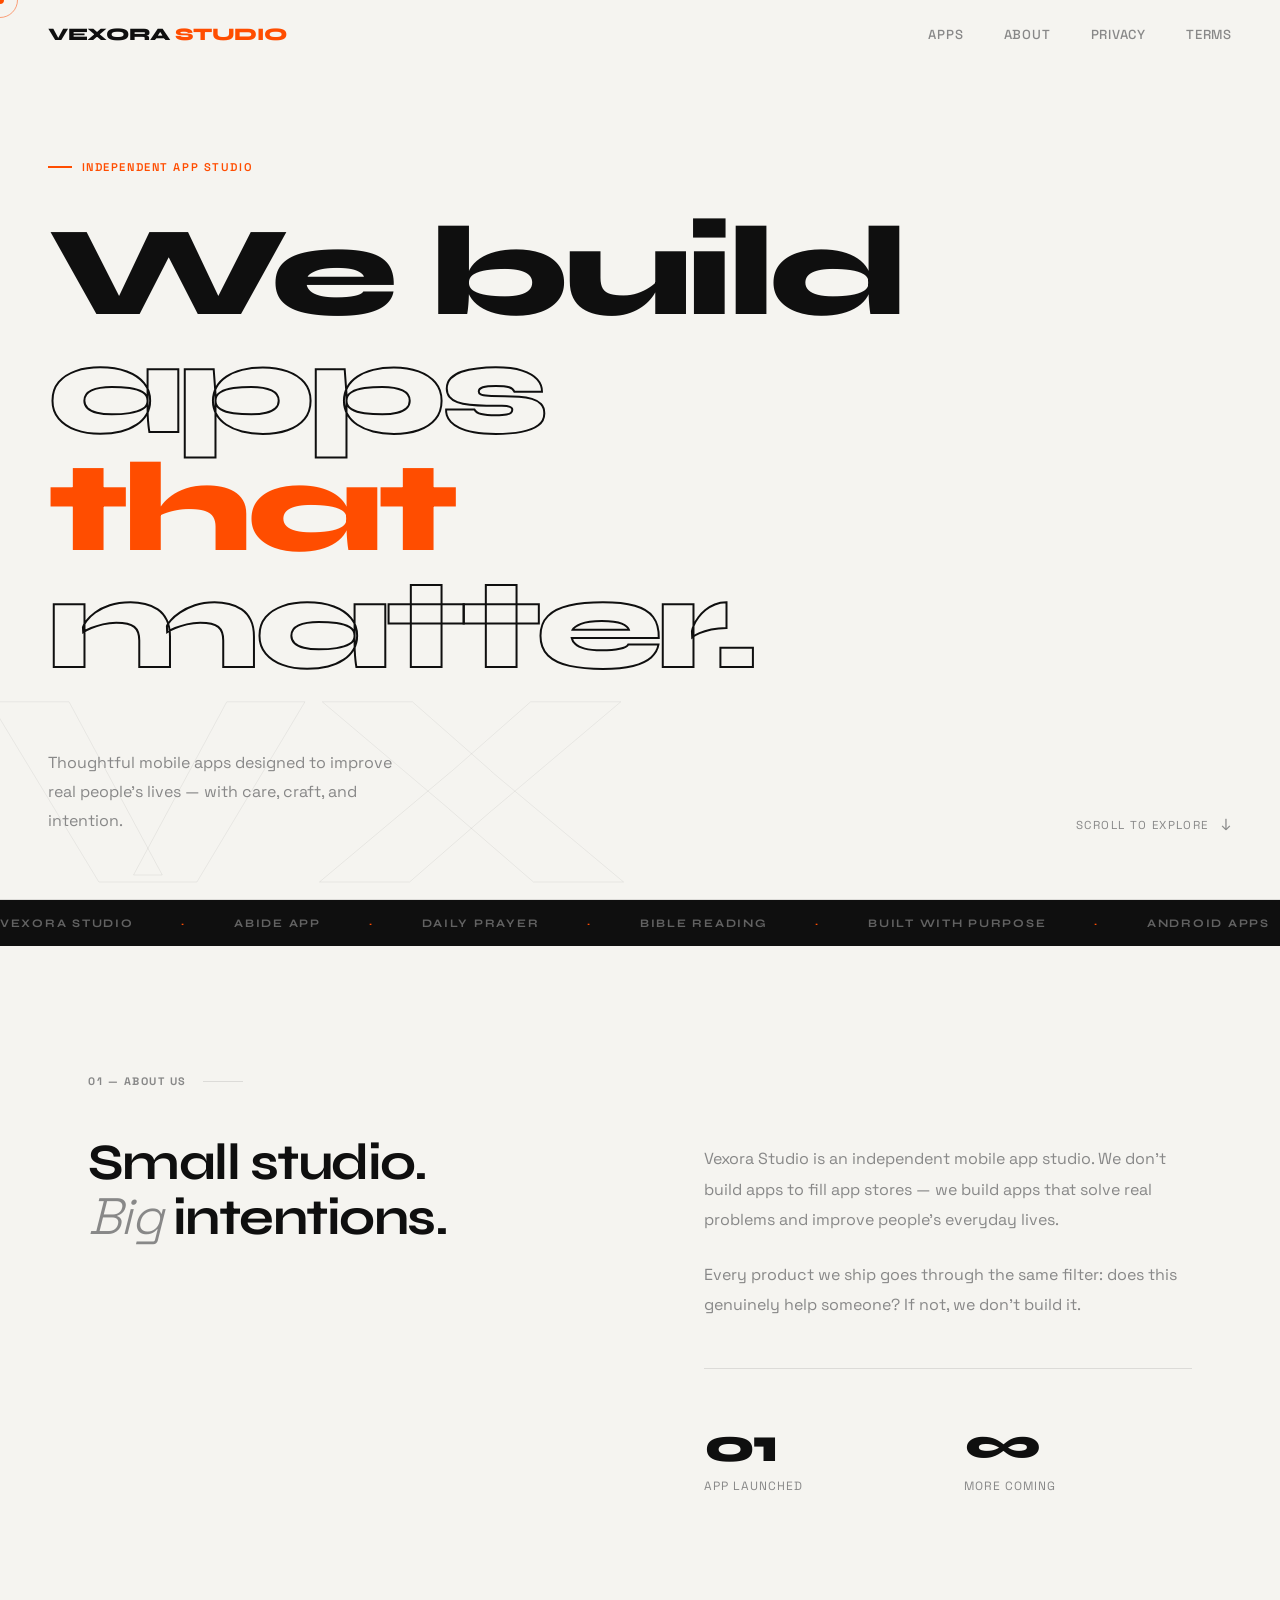
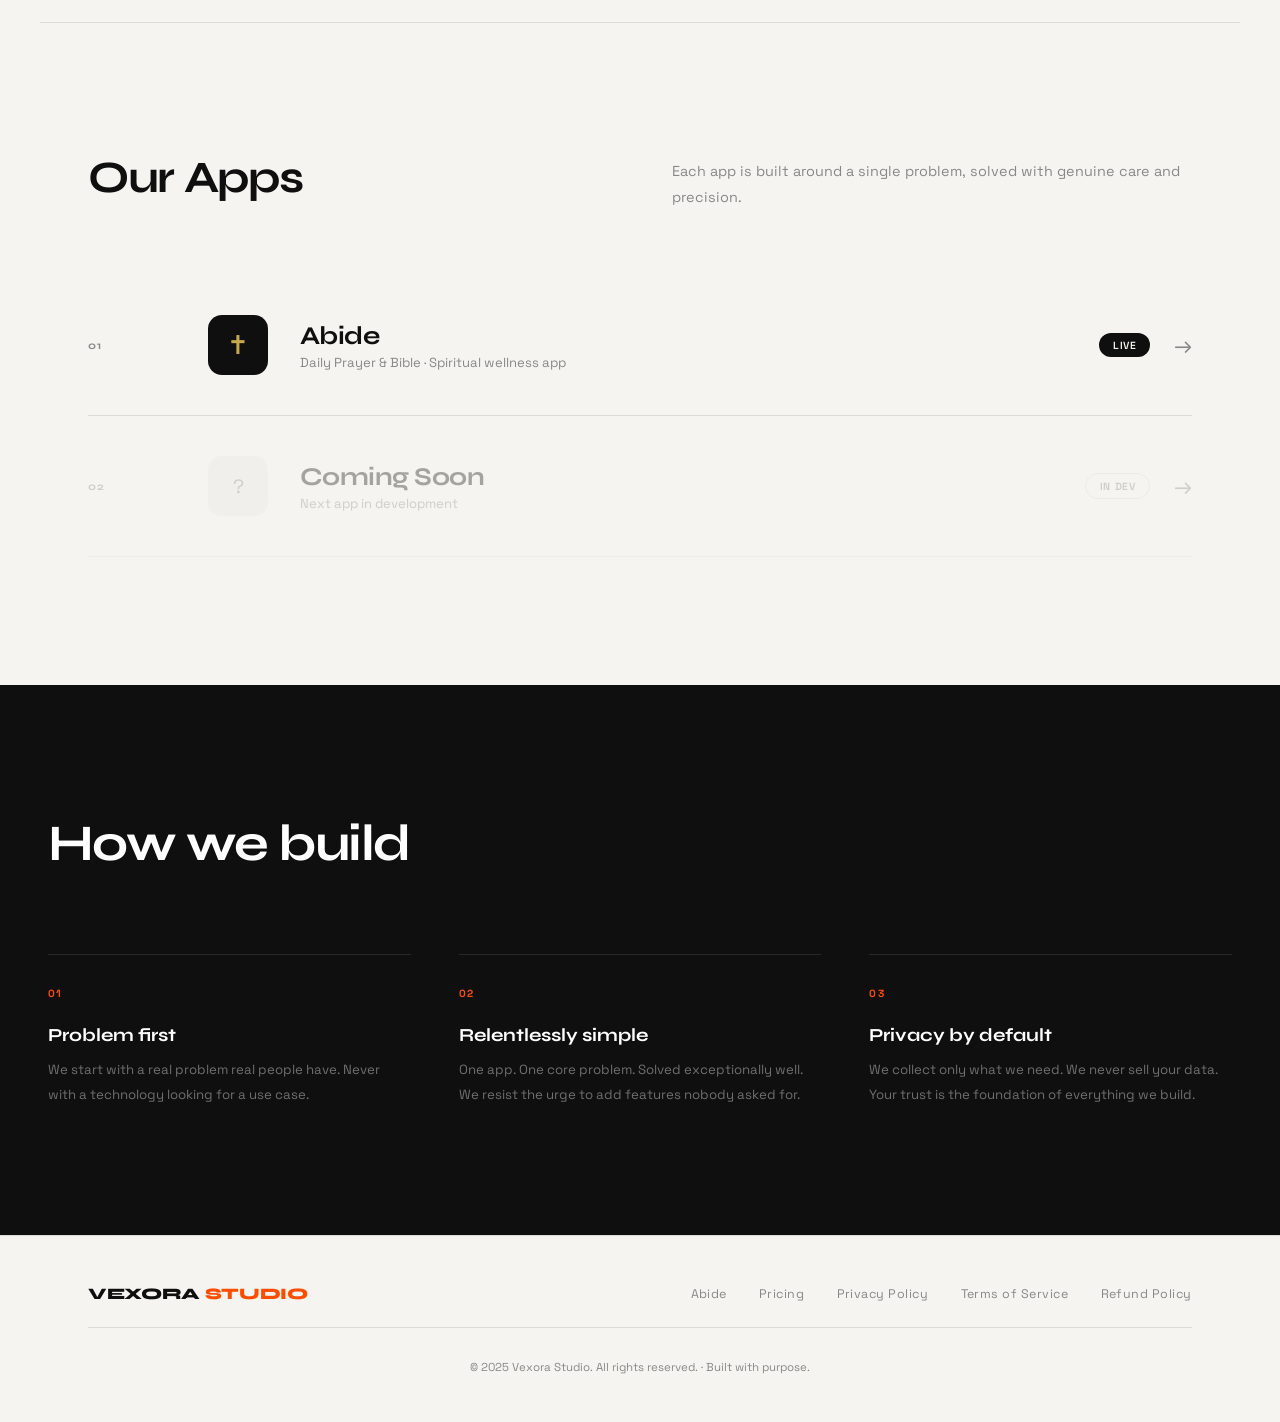
==== index.html @ 13c7b83e "Add files via upload" ====
<!DOCTYPE html>
<html lang="en">
<head>
<meta charset="UTF-8">
<meta name="viewport" content="width=device-width, initial-scale=1.0">
<title>Vexora Studio — Apps That Matter</title>
<meta name="description" content="Vexora Studio builds thoughtful mobile apps. Currently featuring Abide — Daily Prayer & Bible app.">
<link href="https://fonts.googleapis.com/css2?family=Space+Grotesk:wght@300;400;500;600;700&family=Syne:wght@400;600;700;800&display=swap" rel="stylesheet">
<style>
* { margin: 0; padding: 0; box-sizing: border-box; }
:root {
  --bg: #f5f4f0;
  --ink: #0f0f0f;
  --muted: #888;
  --accent: #ff4d00;
  --border: rgba(0,0,0,0.1);
}
html { scroll-behavior: smooth; }
body { background: var(--bg); color: var(--ink); font-family: 'Space Grotesk', sans-serif; overflow-x: hidden; cursor: none; }

.cursor { width: 8px; height: 8px; background: var(--accent); border-radius: 50%; position: fixed; pointer-events: none; z-index: 9999; transform: translate(-50%,-50%); transition: transform 0.15s; }
.cursor-ring { width: 36px; height: 36px; border: 1.5px solid var(--accent); border-radius: 50%; position: fixed; pointer-events: none; z-index: 9998; transform: translate(-50%,-50%); opacity: 0.5; transition: width 0.2s, height 0.2s; }

nav { position: fixed; top: 0; left: 0; right: 0; z-index: 100; padding: 1.5rem 3rem; display: flex; justify-content: space-between; align-items: center; }
.logo { font-family: 'Syne', sans-serif; font-size: 1.1rem; font-weight: 800; letter-spacing: -0.02em; color: var(--ink); text-decoration: none; text-transform: uppercase; }
.logo em { color: var(--accent); font-style: normal; }
.nav-links { display: flex; gap: 2.5rem; }
.nav-links a { color: var(--muted); text-decoration: none; font-size: 0.82rem; font-weight: 500; letter-spacing: 0.06em; text-transform: uppercase; transition: color 0.2s; }
.nav-links a:hover { color: var(--ink); }

/* HERO */
.hero { min-height: 100vh; padding: 10rem 3rem 4rem; display: flex; flex-direction: column; justify-content: space-between; position: relative; overflow: hidden; border-bottom: 1px solid var(--border); }
.hero-bg-text { position: absolute; bottom: -2rem; left: -1rem; font-family: 'Syne', sans-serif; font-size: clamp(10rem, 22vw, 20rem); font-weight: 800; color: transparent; -webkit-text-stroke: 1px rgba(0,0,0,0.06); line-height: 1; pointer-events: none; user-select: none; white-space: nowrap; }
.hero-tag { font-size: 0.7rem; font-weight: 600; letter-spacing: 0.14em; text-transform: uppercase; color: var(--accent); display: flex; align-items: center; gap: 0.6rem; margin-bottom: 2.5rem; }
.hero-tag::before { content:''; width:24px; height:1.5px; background:var(--accent); }
.hero h1 { font-family: 'Syne', sans-serif; font-size: clamp(4rem, 10vw, 9rem); font-weight: 800; line-height: 0.92; letter-spacing: -0.04em; max-width: 900px; }
.hero h1 .stroke { -webkit-text-stroke: 2px var(--ink); color: transparent; }
.hero h1 .red { color: var(--accent); }
.hero-footer { display: flex; justify-content: space-between; align-items: flex-end; padding-top: 4rem; position: relative; z-index: 1; }
.hero-desc { font-size: 1rem; color: var(--muted); line-height: 1.8; max-width: 360px; }
.hero-scroll { font-size: 0.72rem; letter-spacing: 0.12em; text-transform: uppercase; color: var(--muted); display: flex; align-items: center; gap: 0.75rem; }
.hero-scroll::after { content: '↓'; font-size: 1rem; animation: bounce 1.5s ease infinite; }
@keyframes bounce { 0%,100%{transform:translateY(0)} 50%{transform:translateY(4px)} }

/* MARQUEE */
.marquee-wrap { background: var(--ink); padding: 1rem 0; overflow: hidden; }
.marquee { display: flex; gap: 3rem; animation: marquee 25s linear infinite; white-space: nowrap; }
.marquee span { font-family: 'Syne', sans-serif; font-size: 0.72rem; font-weight: 700; letter-spacing: 0.15em; text-transform: uppercase; color: rgba(255,255,255,0.35); }
.marquee .dot { color: var(--accent); }
@keyframes marquee { to { transform: translateX(-50%); } }

/* ABOUT */
.section { padding: 8rem 3rem; max-width: 1200px; margin: 0 auto; }
.sec-label { font-size: 0.68rem; font-weight: 700; letter-spacing: 0.14em; text-transform: uppercase; color: var(--muted); margin-bottom: 3rem; display: flex; align-items: center; gap: 1rem; }
.sec-label::after { content: ''; flex: 1; max-width: 40px; height: 1px; background: var(--border); }
.about-grid { display: grid; grid-template-columns: 1fr 1fr; gap: 8rem; align-items: start; }
.about-left h2 { font-family: 'Syne', sans-serif; font-size: clamp(2.5rem, 4vw, 3.8rem); font-weight: 700; line-height: 1.05; letter-spacing: -0.03em; }
.about-left h2 em { color: var(--muted); font-style: italic; font-family: 'Space Grotesk', sans-serif; font-weight: 300; }
.about-right { padding-top: 0.5rem; }
.about-right p { font-size: 1rem; color: var(--muted); line-height: 1.9; margin-bottom: 1.5rem; }
.stats { display: grid; grid-template-columns: 1fr 1fr; gap: 2rem; margin-top: 3rem; padding-top: 3rem; border-top: 1px solid var(--border); }
.stat-n { font-family: 'Syne', sans-serif; font-size: 3rem; font-weight: 800; letter-spacing: -0.04em; }
.stat-l { font-size: 0.75rem; color: var(--muted); text-transform: uppercase; letter-spacing: 0.08em; margin-top: 0.25rem; }

/* APPS */
.apps-section { border-top: 1px solid var(--border); padding: 8rem 3rem; max-width: 1200px; margin: 0 auto; }
.apps-top { display: grid; grid-template-columns: 1fr 1fr; gap: 4rem; margin-bottom: 4rem; }
.apps-top h2 { font-family: 'Syne', sans-serif; font-size: clamp(2rem, 3.5vw, 3rem); font-weight: 700; letter-spacing: -0.03em; }
.apps-top p { font-size: 0.9rem; color: var(--muted); line-height: 1.8; padding-top: 0.5rem; }

.app-card { display: grid; grid-template-columns: 80px 1fr auto; gap: 2.5rem; align-items: center; padding: 2.5rem 0; border-bottom: 1px solid var(--border); text-decoration: none; color: inherit; transition: padding-left 0.3s ease; }
.app-card:hover { padding-left: 1.5rem; }
.app-card:hover .arr { transform: translateX(8px); color: var(--accent); }
.app-num { font-family: 'Syne', sans-serif; font-size: 0.68rem; font-weight: 700; color: var(--muted); letter-spacing: 0.1em; }
.app-body { display: flex; align-items: center; gap: 2rem; }
.app-ico { width: 60px; height: 60px; border-radius: 14px; display: flex; align-items: center; justify-content: center; font-size: 1.5rem; flex-shrink: 0; }
.app-txt h3 { font-family: 'Syne', sans-serif; font-size: 1.6rem; font-weight: 700; letter-spacing: -0.02em; margin-bottom: 0.2rem; }
.app-txt p { font-size: 0.82rem; color: var(--muted); }
.app-right { display: flex; align-items: center; gap: 1.5rem; }
.pill { font-size: 0.65rem; font-weight: 600; padding: 0.35rem 0.85rem; border-radius: 99px; letter-spacing: 0.06em; text-transform: uppercase; }
.pill-live { background: var(--ink); color: var(--bg); }
.pill-soon { border: 1px solid var(--border); color: var(--muted); }
.arr { font-size: 1.4rem; color: var(--muted); transition: all 0.3s; }

/* VALUES */
.values { background: var(--ink); padding: 8rem 3rem; }
.values-inner { max-width: 1200px; margin: 0 auto; }
.values h2 { font-family: 'Syne', sans-serif; font-size: clamp(2rem, 4vw, 3.2rem); font-weight: 700; color: white; letter-spacing: -0.03em; margin-bottom: 5rem; }
.val-grid { display: grid; grid-template-columns: repeat(3,1fr); gap: 3rem; }
.val { border-top: 1px solid rgba(255,255,255,0.1); padding-top: 2rem; }
.val-n { font-size: 0.65rem; font-weight: 700; color: var(--accent); letter-spacing: 0.14em; text-transform: uppercase; margin-bottom: 1.5rem; }
.val-t { font-family: 'Syne', sans-serif; font-size: 1.15rem; font-weight: 700; color: white; margin-bottom: 0.75rem; }
.val-d { font-size: 0.83rem; color: rgba(255,255,255,0.4); line-height: 1.85; }

/* FOOTER */
.footer-wrap { border-top: 1px solid var(--border); }
footer { padding: 3rem; max-width: 1200px; margin: 0 auto; display: flex; justify-content: space-between; align-items: center; flex-wrap: wrap; gap: 1.5rem; }
.f-logo { font-family: 'Syne', sans-serif; font-size: 1rem; font-weight: 800; text-transform: uppercase; letter-spacing: -0.02em; }
.f-logo em { color: var(--accent); font-style: normal; }
.f-links { display: flex; gap: 2rem; flex-wrap: wrap; }
.f-links a { color: var(--muted); font-size: 0.78rem; text-decoration: none; transition: color 0.2s; letter-spacing: 0.04em; }
.f-links a:hover { color: var(--ink); }
.f-copy { color: var(--muted); font-size: 0.72rem; width: 100%; text-align: center; padding-top: 2rem; border-top: 1px solid var(--border); }

/* REVEAL */
.reveal { opacity: 0; transform: translateY(28px); transition: opacity 0.65s ease, transform 0.65s ease; }
.reveal.vis { opacity: 1; transform: none; }
.reveal.d1 { transition-delay: 0.1s; }
.reveal.d2 { transition-delay: 0.2s; }
.reveal.d3 { transition-delay: 0.3s; }

@media(max-width:860px) {
  nav { padding: 1.25rem 1.5rem; }
  .nav-links { display: none; }
  .hero { padding: 7rem 1.5rem 3rem; }
  .hero-bg-text { font-size: 8rem; }
  .hero-footer { flex-direction: column; align-items: flex-start; gap: 2rem; }
  .section, .apps-section { padding: 5rem 1.5rem; }
  .about-grid { grid-template-columns: 1fr; gap: 3rem; }
  .apps-top { grid-template-columns: 1fr; gap: 1.5rem; }
  .app-card { grid-template-columns: 40px 1fr; }
  .app-right { display: none; }
  .val-grid { grid-template-columns: 1fr; }
  .values { padding: 5rem 1.5rem; }
  footer { padding: 2rem 1.5rem; }
}
</style>
</head>
<body>

<div class="cursor" id="cur"></div>
<div class="cursor-ring" id="ring"></div>

<nav>
  <a href="/" class="logo">Vexora <em>Studio</em></a>
  <div class="nav-links">
    <a href="#apps">Apps</a>
    <a href="#about">About</a>
    <a href="privacy.html">Privacy</a>
    <a href="terms.html">Terms</a>
  </div>
</nav>

<!-- HERO -->
<section class="hero">
  <div class="hero-bg-text">VX</div>
  <div>
    <div class="hero-tag">Independent App Studio</div>
    <h1>
      We build<br>
      <span class="stroke">apps</span> <span class="red">that</span><br>
      <span class="stroke">matter.</span>
    </h1>
  </div>
  <div class="hero-footer">
    <p class="hero-desc">Thoughtful mobile apps designed to improve real people's lives — with care, craft, and intention.</p>
    <div class="hero-scroll">Scroll to explore</div>
  </div>
</section>

<!-- MARQUEE -->
<div class="marquee-wrap">
  <div class="marquee">
    <span>Vexora Studio</span><span class="dot"> · </span>
    <span>Abide App</span><span class="dot"> · </span>
    <span>Daily Prayer</span><span class="dot"> · </span>
    <span>Bible Reading</span><span class="dot"> · </span>
    <span>Built with Purpose</span><span class="dot"> · </span>
    <span>Android Apps</span><span class="dot"> · </span>
    <span>Vexora Studio</span><span class="dot"> · </span>
    <span>Abide App</span><span class="dot"> · </span>
    <span>Daily Prayer</span><span class="dot"> · </span>
    <span>Bible Reading</span><span class="dot"> · </span>
    <span>Built with Purpose</span><span class="dot"> · </span>
    <span>Android Apps</span><span class="dot"> · </span>
    <span>Vexora Studio</span><span class="dot"> · </span>
    <span>Abide App</span><span class="dot"> · </span>
  </div>
</div>

<!-- ABOUT -->
<div class="section" id="about">
  <div class="sec-label">01 — About us</div>
  <div class="about-grid">
    <div class="about-left reveal">
      <h2>Small studio.<br><em>Big</em> intentions.</h2>
    </div>
    <div class="about-right reveal d1">
      <p>Vexora Studio is an independent mobile app studio. We don't build apps to fill app stores — we build apps that solve real problems and improve people's everyday lives.</p>
      <p>Every product we ship goes through the same filter: does this genuinely help someone? If not, we don't build it.</p>
      <div class="stats">
        <div><div class="stat-n">01</div><div class="stat-l">App launched</div></div>
        <div><div class="stat-n">∞</div><div class="stat-l">More coming</div></div>
      </div>
    </div>
  </div>
</div>

<!-- APPS -->
<div class="apps-section" id="apps">
  <div class="apps-top">
    <h2 class="reveal">Our Apps</h2>
    <p class="reveal d1">Each app is built around a single problem, solved with genuine care and precision.</p>
  </div>

  <a href="abide/index.html" class="app-card reveal">
    <div class="app-num">01</div>
    <div class="app-body">
      <div class="app-ico" style="background:#0f0f0f;color:#c8a84b;font-size:1.6rem;">✝</div>
      <div class="app-txt">
        <h3>Abide</h3>
        <p>Daily Prayer & Bible · Spiritual wellness app</p>
      </div>
    </div>
    <div class="app-right">
      <span class="pill pill-live">Live</span>
      <span class="arr">→</span>
    </div>
  </a>

  <div class="app-card reveal" style="pointer-events:none;opacity:0.35;">
    <div class="app-num">02</div>
    <div class="app-body">
      <div class="app-ico" style="background:#e8e8e4;color:#888;font-size:1.2rem;">?</div>
      <div class="app-txt">
        <h3>Coming Soon</h3>
        <p>Next app in development</p>
      </div>
    </div>
    <div class="app-right">
      <span class="pill pill-soon">In Dev</span>
      <span class="arr">→</span>
    </div>
  </div>
</div>

<!-- VALUES -->
<section class="values">
  <div class="values-inner">
    <h2 class="reveal">How we build</h2>
    <div class="val-grid">
      <div class="val reveal">
        <div class="val-n">01</div>
        <div class="val-t">Problem first</div>
        <div class="val-d">We start with a real problem real people have. Never with a technology looking for a use case.</div>
      </div>
      <div class="val reveal d1">
        <div class="val-n">02</div>
        <div class="val-t">Relentlessly simple</div>
        <div class="val-d">One app. One core problem. Solved exceptionally well. We resist the urge to add features nobody asked for.</div>
      </div>
      <div class="val reveal d2">
        <div class="val-n">03</div>
        <div class="val-t">Privacy by default</div>
        <div class="val-d">We collect only what we need. We never sell your data. Your trust is the foundation of everything we build.</div>
      </div>
    </div>
  </div>
</section>

<div class="footer-wrap">
  <footer>
    <div class="f-logo">Vexora <em>Studio</em></div>
    <div class="f-links">
      <a href="abide/index.html">Abide</a>
      <a href="abide/pricing/index.html">Pricing</a>
      <a href="privacy.html">Privacy Policy</a>
      <a href="terms.html">Terms of Service</a>
      <a href="refund.html">Refund Policy</a>
    </div>
    <div class="f-copy">© 2025 Vexora Studio. All rights reserved. · Built with purpose.</div>
  </footer>
</div>

<script>
// Cursor
const cur = document.getElementById('cur'), ring = document.getElementById('ring');
let mx=0,my=0,rx=0,ry=0;
document.addEventListener('mousemove', e => { mx=e.clientX; my=e.clientY; cur.style.left=mx+'px'; cur.style.top=my+'px'; });
(function anim(){ rx+=(mx-rx)*0.1; ry+=(my-ry)*0.1; ring.style.left=rx+'px'; ring.style.top=ry+'px'; requestAnimationFrame(anim); })();
document.querySelectorAll('a,button').forEach(el=>{
  el.addEventListener('mouseenter',()=>{ring.style.width='56px';ring.style.height='56px';});
  el.addEventListener('mouseleave',()=>{ring.style.width='36px';ring.style.height='36px';});
});

// Scroll reveal
const obs = new IntersectionObserver(entries=>{
  entries.forEach(e=>{ if(e.isIntersecting) e.target.classList.add('vis'); });
},{threshold:0.12});
document.querySelectorAll('.reveal').forEach(el=>obs.observe(el));
</script>
</body>
</html>
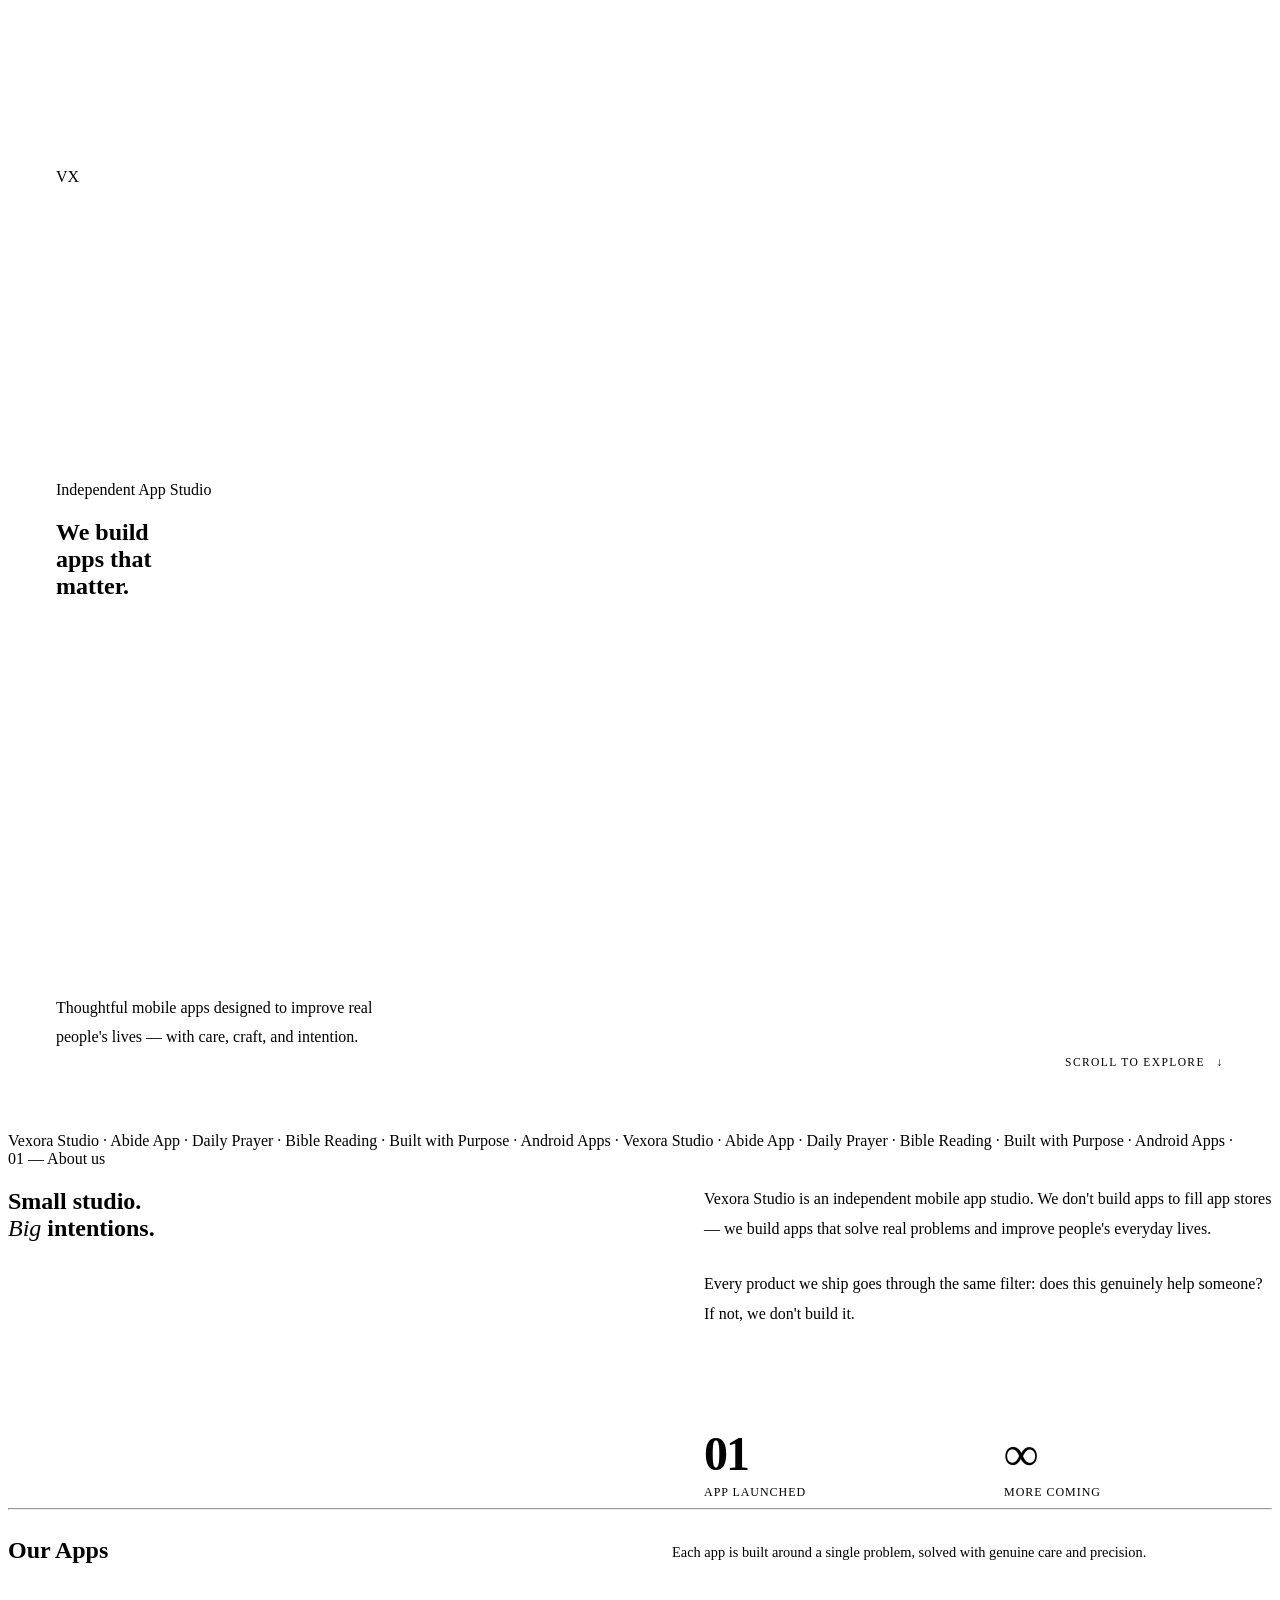
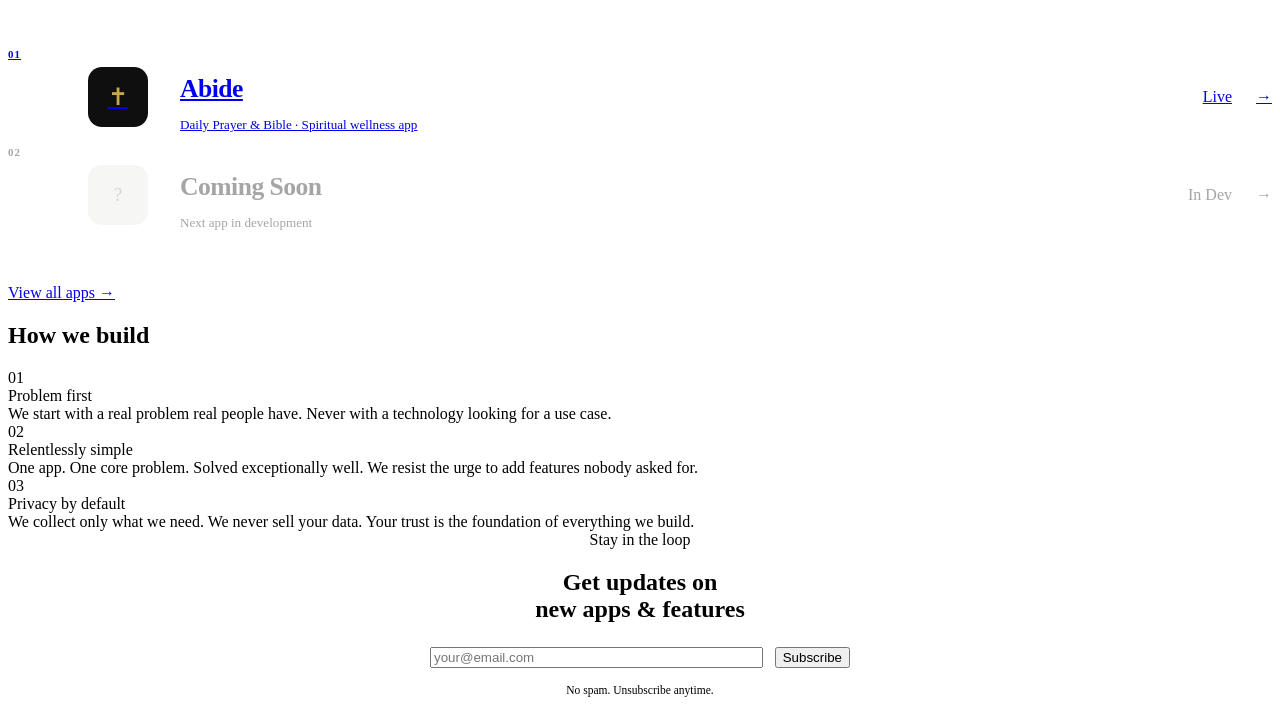
==== commit 2acf4050: "Add files via upload" ====
--- a/index.html
+++ b/index.html
@@ -4,163 +4,48 @@
 <meta charset="UTF-8">
 <meta name="viewport" content="width=device-width, initial-scale=1.0">
 <title>Vexora Studio — Apps That Matter</title>
-<meta name="description" content="Vexora Studio builds thoughtful mobile apps. Currently featuring Abide — Daily Prayer & Bible app.">
-<link href="https://fonts.googleapis.com/css2?family=Space+Grotesk:wght@300;400;500;600;700&family=Syne:wght@400;600;700;800&display=swap" rel="stylesheet">
+<meta name="description" content="Vexora Studio is an independent mobile app studio building thoughtful apps that improve real people's lives.">
+<meta property="og:title" content="Vexora Studio — Apps That Matter">
+<meta property="og:description" content="Independent app studio. Thoughtful apps built with purpose.">
+<meta property="og:type" content="website">
+<link rel="stylesheet" href="/css/theme.css">
 <style>
-* { margin: 0; padding: 0; box-sizing: border-box; }
-:root {
-  --bg: #f5f4f0;
-  --ink: #0f0f0f;
-  --muted: #888;
-  --accent: #ff4d00;
-  --border: rgba(0,0,0,0.1);
-}
-html { scroll-behavior: smooth; }
-body { background: var(--bg); color: var(--ink); font-family: 'Space Grotesk', sans-serif; overflow-x: hidden; cursor: none; }
-
-.cursor { width: 8px; height: 8px; background: var(--accent); border-radius: 50%; position: fixed; pointer-events: none; z-index: 9999; transform: translate(-50%,-50%); transition: transform 0.15s; }
-.cursor-ring { width: 36px; height: 36px; border: 1.5px solid var(--accent); border-radius: 50%; position: fixed; pointer-events: none; z-index: 9998; transform: translate(-50%,-50%); opacity: 0.5; transition: width 0.2s, height 0.2s; }
-
-nav { position: fixed; top: 0; left: 0; right: 0; z-index: 100; padding: 1.5rem 3rem; display: flex; justify-content: space-between; align-items: center; }
-.logo { font-family: 'Syne', sans-serif; font-size: 1.1rem; font-weight: 800; letter-spacing: -0.02em; color: var(--ink); text-decoration: none; text-transform: uppercase; }
-.logo em { color: var(--accent); font-style: normal; }
-.nav-links { display: flex; gap: 2.5rem; }
-.nav-links a { color: var(--muted); text-decoration: none; font-size: 0.82rem; font-weight: 500; letter-spacing: 0.06em; text-transform: uppercase; transition: color 0.2s; }
-.nav-links a:hover { color: var(--ink); }
-
-/* HERO */
-.hero { min-height: 100vh; padding: 10rem 3rem 4rem; display: flex; flex-direction: column; justify-content: space-between; position: relative; overflow: hidden; border-bottom: 1px solid var(--border); }
-.hero-bg-text { position: absolute; bottom: -2rem; left: -1rem; font-family: 'Syne', sans-serif; font-size: clamp(10rem, 22vw, 20rem); font-weight: 800; color: transparent; -webkit-text-stroke: 1px rgba(0,0,0,0.06); line-height: 1; pointer-events: none; user-select: none; white-space: nowrap; }
-.hero-tag { font-size: 0.7rem; font-weight: 600; letter-spacing: 0.14em; text-transform: uppercase; color: var(--accent); display: flex; align-items: center; gap: 0.6rem; margin-bottom: 2.5rem; }
-.hero-tag::before { content:''; width:24px; height:1.5px; background:var(--accent); }
-.hero h1 { font-family: 'Syne', sans-serif; font-size: clamp(4rem, 10vw, 9rem); font-weight: 800; line-height: 0.92; letter-spacing: -0.04em; max-width: 900px; }
-.hero h1 .stroke { -webkit-text-stroke: 2px var(--ink); color: transparent; }
-.hero h1 .red { color: var(--accent); }
-.hero-footer { display: flex; justify-content: space-between; align-items: flex-end; padding-top: 4rem; position: relative; z-index: 1; }
-.hero-desc { font-size: 1rem; color: var(--muted); line-height: 1.8; max-width: 360px; }
-.hero-scroll { font-size: 0.72rem; letter-spacing: 0.12em; text-transform: uppercase; color: var(--muted); display: flex; align-items: center; gap: 0.75rem; }
-.hero-scroll::after { content: '↓'; font-size: 1rem; animation: bounce 1.5s ease infinite; }
-@keyframes bounce { 0%,100%{transform:translateY(0)} 50%{transform:translateY(4px)} }
-
-/* MARQUEE */
-.marquee-wrap { background: var(--ink); padding: 1rem 0; overflow: hidden; }
-.marquee { display: flex; gap: 3rem; animation: marquee 25s linear infinite; white-space: nowrap; }
-.marquee span { font-family: 'Syne', sans-serif; font-size: 0.72rem; font-weight: 700; letter-spacing: 0.15em; text-transform: uppercase; color: rgba(255,255,255,0.35); }
-.marquee .dot { color: var(--accent); }
-@keyframes marquee { to { transform: translateX(-50%); } }
-
-/* ABOUT */
-.section { padding: 8rem 3rem; max-width: 1200px; margin: 0 auto; }
-.sec-label { font-size: 0.68rem; font-weight: 700; letter-spacing: 0.14em; text-transform: uppercase; color: var(--muted); margin-bottom: 3rem; display: flex; align-items: center; gap: 1rem; }
-.sec-label::after { content: ''; flex: 1; max-width: 40px; height: 1px; background: var(--border); }
-.about-grid { display: grid; grid-template-columns: 1fr 1fr; gap: 8rem; align-items: start; }
-.about-left h2 { font-family: 'Syne', sans-serif; font-size: clamp(2.5rem, 4vw, 3.8rem); font-weight: 700; line-height: 1.05; letter-spacing: -0.03em; }
-.about-left h2 em { color: var(--muted); font-style: italic; font-family: 'Space Grotesk', sans-serif; font-weight: 300; }
-.about-right { padding-top: 0.5rem; }
-.about-right p { font-size: 1rem; color: var(--muted); line-height: 1.9; margin-bottom: 1.5rem; }
-.stats { display: grid; grid-template-columns: 1fr 1fr; gap: 2rem; margin-top: 3rem; padding-top: 3rem; border-top: 1px solid var(--border); }
-.stat-n { font-family: 'Syne', sans-serif; font-size: 3rem; font-weight: 800; letter-spacing: -0.04em; }
-.stat-l { font-size: 0.75rem; color: var(--muted); text-transform: uppercase; letter-spacing: 0.08em; margin-top: 0.25rem; }
-
-/* APPS */
-.apps-section { border-top: 1px solid var(--border); padding: 8rem 3rem; max-width: 1200px; margin: 0 auto; }
-.apps-top { display: grid; grid-template-columns: 1fr 1fr; gap: 4rem; margin-bottom: 4rem; }
-.apps-top h2 { font-family: 'Syne', sans-serif; font-size: clamp(2rem, 3.5vw, 3rem); font-weight: 700; letter-spacing: -0.03em; }
-.apps-top p { font-size: 0.9rem; color: var(--muted); line-height: 1.8; padding-top: 0.5rem; }
-
-.app-card { display: grid; grid-template-columns: 80px 1fr auto; gap: 2.5rem; align-items: center; padding: 2.5rem 0; border-bottom: 1px solid var(--border); text-decoration: none; color: inherit; transition: padding-left 0.3s ease; }
-.app-card:hover { padding-left: 1.5rem; }
-.app-card:hover .arr { transform: translateX(8px); color: var(--accent); }
-.app-num { font-family: 'Syne', sans-serif; font-size: 0.68rem; font-weight: 700; color: var(--muted); letter-spacing: 0.1em; }
-.app-body { display: flex; align-items: center; gap: 2rem; }
-.app-ico { width: 60px; height: 60px; border-radius: 14px; display: flex; align-items: center; justify-content: center; font-size: 1.5rem; flex-shrink: 0; }
-.app-txt h3 { font-family: 'Syne', sans-serif; font-size: 1.6rem; font-weight: 700; letter-spacing: -0.02em; margin-bottom: 0.2rem; }
-.app-txt p { font-size: 0.82rem; color: var(--muted); }
-.app-right { display: flex; align-items: center; gap: 1.5rem; }
-.pill { font-size: 0.65rem; font-weight: 600; padding: 0.35rem 0.85rem; border-radius: 99px; letter-spacing: 0.06em; text-transform: uppercase; }
-.pill-live { background: var(--ink); color: var(--bg); }
-.pill-soon { border: 1px solid var(--border); color: var(--muted); }
-.arr { font-size: 1.4rem; color: var(--muted); transition: all 0.3s; }
-
-/* VALUES */
-.values { background: var(--ink); padding: 8rem 3rem; }
-.values-inner { max-width: 1200px; margin: 0 auto; }
-.values h2 { font-family: 'Syne', sans-serif; font-size: clamp(2rem, 4vw, 3.2rem); font-weight: 700; color: white; letter-spacing: -0.03em; margin-bottom: 5rem; }
-.val-grid { display: grid; grid-template-columns: repeat(3,1fr); gap: 3rem; }
-.val { border-top: 1px solid rgba(255,255,255,0.1); padding-top: 2rem; }
-.val-n { font-size: 0.65rem; font-weight: 700; color: var(--accent); letter-spacing: 0.14em; text-transform: uppercase; margin-bottom: 1.5rem; }
-.val-t { font-family: 'Syne', sans-serif; font-size: 1.15rem; font-weight: 700; color: white; margin-bottom: 0.75rem; }
-.val-d { font-size: 0.83rem; color: rgba(255,255,255,0.4); line-height: 1.85; }
-
-/* FOOTER */
-.footer-wrap { border-top: 1px solid var(--border); }
-footer { padding: 3rem; max-width: 1200px; margin: 0 auto; display: flex; justify-content: space-between; align-items: center; flex-wrap: wrap; gap: 1.5rem; }
-.f-logo { font-family: 'Syne', sans-serif; font-size: 1rem; font-weight: 800; text-transform: uppercase; letter-spacing: -0.02em; }
-.f-logo em { color: var(--accent); font-style: normal; }
-.f-links { display: flex; gap: 2rem; flex-wrap: wrap; }
-.f-links a { color: var(--muted); font-size: 0.78rem; text-decoration: none; transition: color 0.2s; letter-spacing: 0.04em; }
-.f-links a:hover { color: var(--ink); }
-.f-copy { color: var(--muted); font-size: 0.72rem; width: 100%; text-align: center; padding-top: 2rem; border-top: 1px solid var(--border); }
-
-/* REVEAL */
-.reveal { opacity: 0; transform: translateY(28px); transition: opacity 0.65s ease, transform 0.65s ease; }
-.reveal.vis { opacity: 1; transform: none; }
-.reveal.d1 { transition-delay: 0.1s; }
-.reveal.d2 { transition-delay: 0.2s; }
-.reveal.d3 { transition-delay: 0.3s; }
-
-@media(max-width:860px) {
-  nav { padding: 1.25rem 1.5rem; }
-  .nav-links { display: none; }
-  .hero { padding: 7rem 1.5rem 3rem; }
-  .hero-bg-text { font-size: 8rem; }
-  .hero-footer { flex-direction: column; align-items: flex-start; gap: 2rem; }
-  .section, .apps-section { padding: 5rem 1.5rem; }
-  .about-grid { grid-template-columns: 1fr; gap: 3rem; }
-  .apps-top { grid-template-columns: 1fr; gap: 1.5rem; }
-  .app-card { grid-template-columns: 40px 1fr; }
-  .app-right { display: none; }
-  .val-grid { grid-template-columns: 1fr; }
-  .values { padding: 5rem 1.5rem; }
-  footer { padding: 2rem 1.5rem; }
+.hero{min-height:100vh;padding:10rem 3rem 4rem;display:flex;flex-direction:column;justify-content:space-between;position:relative;overflow:hidden;border-bottom:1px solid var(--border);}
+.about-g{display:grid;grid-template-columns:1fr 1fr;gap:8rem;align-items:start;}
+.apps-top{display:grid;grid-template-columns:1fr 1fr;gap:4rem;margin-bottom:4rem;}
+@media(max-width:860px){
+  .hero{padding:7rem 1.5rem 3rem;}
+  .about-g{grid-template-columns:1fr;gap:3rem;}
+  .apps-top{grid-template-columns:1fr;gap:1.5rem;}
+  .app-card-row>div:last-child{display:none;}
+  .nl-form{flex-direction:column;}
 }
 </style>
 </head>
 <body>
 
-<div class="cursor" id="cur"></div>
-<div class="cursor-ring" id="ring"></div>
-
-<nav>
-  <a href="/" class="logo">Vexora <em>Studio</em></a>
-  <div class="nav-links">
-    <a href="#apps">Apps</a>
-    <a href="#about">About</a>
-    <a href="privacy.html">Privacy</a>
-    <a href="terms.html">Terms</a>
-  </div>
-</nav>
-
 <!-- HERO -->
 <section class="hero">
   <div class="hero-bg-text">VX</div>
-  <div>
+  <div style="position:relative;z-index:1;">
     <div class="hero-tag">Independent App Studio</div>
-    <h1>
+    <h1 class="vx-h1">
       We build<br>
-      <span class="stroke">apps</span> <span class="red">that</span><br>
-      <span class="stroke">matter.</span>
+      <span class="stroke-text">apps</span> <span class="red-text">that</span><br>
+      <span class="stroke-text">matter.</span>
     </h1>
   </div>
-  <div class="hero-footer">
-    <p class="hero-desc">Thoughtful mobile apps designed to improve real people's lives — with care, craft, and intention.</p>
-    <div class="hero-scroll">Scroll to explore</div>
+  <div style="display:flex;justify-content:space-between;align-items:flex-end;padding-top:4rem;position:relative;z-index:1;flex-wrap:wrap;gap:2rem;">
+    <p style="font-size:1rem;color:var(--muted);line-height:1.8;max-width:360px;">Thoughtful mobile apps designed to improve real people's lives — with care, craft, and intention.</p>
+    <div style="font-size:0.72rem;letter-spacing:0.12em;text-transform:uppercase;color:var(--muted);display:flex;align-items:center;gap:0.75rem;">
+      Scroll to explore <span style="animation:bounce 1.5s ease infinite;display:inline-block;">↓</span>
+    </div>
   </div>
 </section>
 
 <!-- MARQUEE -->
-<div class="marquee-wrap">
-  <div class="marquee">
+<div class="vx-marquee-wrap">
+  <div class="vx-marquee">
     <span>Vexora Studio</span><span class="dot"> · </span>
     <span>Abide App</span><span class="dot"> · </span>
     <span>Daily Prayer</span><span class="dot"> · </span>
@@ -173,70 +58,80 @@
     <span>Bible Reading</span><span class="dot"> · </span>
     <span>Built with Purpose</span><span class="dot"> · </span>
     <span>Android Apps</span><span class="dot"> · </span>
-    <span>Vexora Studio</span><span class="dot"> · </span>
-    <span>Abide App</span><span class="dot"> · </span>
   </div>
 </div>
 
 <!-- ABOUT -->
-<div class="section" id="about">
+<div class="vx-section" id="about">
   <div class="sec-label">01 — About us</div>
-  <div class="about-grid">
-    <div class="about-left reveal">
-      <h2>Small studio.<br><em>Big</em> intentions.</h2>
-    </div>
-    <div class="about-right reveal d1">
-      <p>Vexora Studio is an independent mobile app studio. We don't build apps to fill app stores — we build apps that solve real problems and improve people's everyday lives.</p>
-      <p>Every product we ship goes through the same filter: does this genuinely help someone? If not, we don't build it.</p>
-      <div class="stats">
-        <div><div class="stat-n">01</div><div class="stat-l">App launched</div></div>
-        <div><div class="stat-n">∞</div><div class="stat-l">More coming</div></div>
-      </div>
-    </div>
-  </div>
-</div>
+  <div class="about-g">
+    <div class="reveal">
+      <h2 class="vx-h2">Small studio.<br><em style="color:var(--muted);font-style:italic;font-family:var(--font);font-weight:300;">Big</em> intentions.</h2>
+    </div>
+    <div class="reveal d1">
+      <p style="font-size:1rem;color:var(--muted);line-height:1.9;margin-bottom:1.5rem;">Vexora Studio is an independent mobile app studio. We don't build apps to fill app stores — we build apps that solve real problems and improve people's everyday lives.</p>
+      <p style="font-size:1rem;color:var(--muted);line-height:1.9;margin-bottom:1.5rem;">Every product we ship goes through the same filter: does this genuinely help someone? If not, we don't build it.</p>
+      <div style="display:grid;grid-template-columns:1fr 1fr;gap:2rem;margin-top:3rem;padding-top:3rem;border-top:1px solid var(--border);">
+        <div>
+          <div style="font-family:var(--head);font-size:3rem;font-weight:800;letter-spacing:-0.04em;" id="stat-apps">01</div>
+          <div style="font-size:0.75rem;color:var(--muted);text-transform:uppercase;letter-spacing:0.08em;margin-top:0.25rem;">App launched</div>
+        </div>
+        <div>
+          <div style="font-family:var(--head);font-size:3rem;font-weight:800;letter-spacing:-0.04em;">∞</div>
+          <div style="font-size:0.75rem;color:var(--muted);text-transform:uppercase;letter-spacing:0.08em;margin-top:0.25rem;">More coming</div>
+        </div>
+      </div>
+    </div>
+  </div>
+</div>
+
+<hr class="vx-divider">
 
 <!-- APPS -->
-<div class="apps-section" id="apps">
+<div class="vx-section" id="apps">
   <div class="apps-top">
-    <h2 class="reveal">Our Apps</h2>
-    <p class="reveal d1">Each app is built around a single problem, solved with genuine care and precision.</p>
-  </div>
-
-  <a href="abide/index.html" class="app-card reveal">
-    <div class="app-num">01</div>
-    <div class="app-body">
-      <div class="app-ico" style="background:#0f0f0f;color:#c8a84b;font-size:1.6rem;">✝</div>
-      <div class="app-txt">
-        <h3>Abide</h3>
-        <p>Daily Prayer & Bible · Spiritual wellness app</p>
-      </div>
-    </div>
-    <div class="app-right">
-      <span class="pill pill-live">Live</span>
-      <span class="arr">→</span>
-    </div>
-  </a>
-
-  <div class="app-card reveal" style="pointer-events:none;opacity:0.35;">
-    <div class="app-num">02</div>
-    <div class="app-body">
-      <div class="app-ico" style="background:#e8e8e4;color:#888;font-size:1.2rem;">?</div>
-      <div class="app-txt">
-        <h3>Coming Soon</h3>
-        <p>Next app in development</p>
-      </div>
-    </div>
-    <div class="app-right">
-      <span class="pill pill-soon">In Dev</span>
-      <span class="arr">→</span>
-    </div>
+    <h2 class="vx-h2 reveal">Our Apps</h2>
+    <p style="font-size:0.9rem;color:var(--muted);line-height:1.8;padding-top:0.5rem;" class="reveal d1">Each app is built around a single problem, solved with genuine care and precision.</p>
+  </div>
+  <div id="apps-list">
+    <!-- Static fallback — replaced by Supabase data if available -->
+    <a href="/apps/abide/index.html" class="app-card-row reveal" style="display:grid;grid-template-columns:80px 1fr auto;">
+      <div style="font-family:var(--head);font-size:0.68rem;font-weight:700;color:var(--muted);letter-spacing:0.1em;">01</div>
+      <div style="display:flex;align-items:center;gap:2rem;">
+        <div style="width:60px;height:60px;border-radius:14px;background:#0f0f0f;color:#c8a84b;display:flex;align-items:center;justify-content:center;font-size:1.5rem;flex-shrink:0;">✝</div>
+        <div>
+          <h3 style="font-family:var(--head);font-size:1.6rem;font-weight:700;letter-spacing:-0.02em;margin-bottom:0.2rem;">Abide</h3>
+          <p style="font-size:0.82rem;color:var(--muted);">Daily Prayer &amp; Bible · Spiritual wellness app</p>
+        </div>
+      </div>
+      <div style="display:flex;align-items:center;gap:1.5rem;">
+        <span class="pill pill-live">Live</span>
+        <span class="arr">→</span>
+      </div>
+    </a>
+    <div class="app-card-row reveal" style="pointer-events:none;opacity:0.35;display:grid;grid-template-columns:80px 1fr auto;">
+      <div style="font-family:var(--head);font-size:0.68rem;font-weight:700;color:var(--muted);letter-spacing:0.1em;">02</div>
+      <div style="display:flex;align-items:center;gap:2rem;">
+        <div style="width:60px;height:60px;border-radius:14px;background:#e8e8e4;color:#888;display:flex;align-items:center;justify-content:center;font-size:1.2rem;flex-shrink:0;">?</div>
+        <div>
+          <h3 style="font-family:var(--head);font-size:1.6rem;font-weight:700;letter-spacing:-0.02em;margin-bottom:0.2rem;">Coming Soon</h3>
+          <p style="font-size:0.82rem;color:var(--muted);">Next app in development</p>
+        </div>
+      </div>
+      <div style="display:flex;align-items:center;gap:1.5rem;">
+        <span class="pill pill-soon">In Dev</span>
+        <span class="arr">→</span>
+      </div>
+    </div>
+  </div>
+  <div style="margin-top:2.5rem;">
+    <a href="/apps.html" class="btn btn-outline">View all apps →</a>
   </div>
 </div>
 
 <!-- VALUES -->
-<section class="values">
-  <div class="values-inner">
+<section class="vx-dark-section">
+  <div class="vx-dark-inner">
     <h2 class="reveal">How we build</h2>
     <div class="val-grid">
       <div class="val reveal">
@@ -258,36 +153,94 @@
   </div>
 </section>
 
-<div class="footer-wrap">
-  <footer>
-    <div class="f-logo">Vexora <em>Studio</em></div>
-    <div class="f-links">
-      <a href="abide/index.html">Abide</a>
-      <a href="abide/pricing/index.html">Pricing</a>
-      <a href="privacy.html">Privacy Policy</a>
-      <a href="terms.html">Terms of Service</a>
-      <a href="refund.html">Refund Policy</a>
-    </div>
-    <div class="f-copy">© 2025 Vexora Studio. All rights reserved. · Built with purpose.</div>
-  </footer>
-</div>
-
+<!-- NEWSLETTER -->
+<div class="vx-section" style="text-align:center;border-bottom:1px solid var(--border);">
+  <div class="reveal" style="max-width:560px;margin:0 auto;">
+    <div class="page-label" style="justify-content:center;">Stay in the loop</div>
+    <h2 class="vx-h2" style="margin-bottom:1.5rem;">Get updates on<br>new apps &amp; features</h2>
+    <form id="nl-form" onsubmit="handleNewsletter(event)" style="display:flex;gap:0.75rem;max-width:420px;margin:0 auto;" class="nl-form">
+      <input type="email" class="vx-input" id="nl-email" placeholder="your@email.com" required style="flex:1;">
+      <button type="submit" class="btn btn-primary" id="nl-btn">Subscribe</button>
+    </form>
+    <div id="nl-success" style="display:none;margin-top:1rem;">
+      <span style="font-size:0.9rem;color:var(--green,#1a6e3c);font-weight:600;">✓ You're subscribed!</span>
+    </div>
+    <div id="nl-error" style="display:none;margin-top:0.75rem;font-size:0.78rem;color:var(--red,#c0392b);"></div>
+    <p style="font-size:0.72rem;color:var(--muted);margin-top:1rem;">No spam. Unsubscribe anytime.</p>
+  </div>
+</div>
+
+<script src="/js/supabase.js"></script>
+<script src="/js/analytics.js"></script>
+<script src="/js/nav.js"></script>
 <script>
-// Cursor
-const cur = document.getElementById('cur'), ring = document.getElementById('ring');
-let mx=0,my=0,rx=0,ry=0;
-document.addEventListener('mousemove', e => { mx=e.clientX; my=e.clientY; cur.style.left=mx+'px'; cur.style.top=my+'px'; });
-(function anim(){ rx+=(mx-rx)*0.1; ry+=(my-ry)*0.1; ring.style.left=rx+'px'; ring.style.top=ry+'px'; requestAnimationFrame(anim); })();
-document.querySelectorAll('a,button').forEach(el=>{
-  el.addEventListener('mouseenter',()=>{ring.style.width='56px';ring.style.height='56px';});
-  el.addEventListener('mouseleave',()=>{ring.style.width='36px';ring.style.height='36px';});
-});
-
-// Scroll reveal
-const obs = new IntersectionObserver(entries=>{
-  entries.forEach(e=>{ if(e.isIntersecting) e.target.classList.add('vis'); });
-},{threshold:0.12});
-document.querySelectorAll('.reveal').forEach(el=>obs.observe(el));
+// Load apps dynamically from Supabase
+async function loadApps() {
+  try {
+    var apps = await sb.select('apps', 'order=sort_order.asc&status=neq.hidden');
+    if (!apps || !apps.length) return;
+    var list = document.getElementById('apps-list');
+    list.innerHTML = apps.map(function(a, i) {
+      var num = String(i + 1).padStart(2, '0');
+      var isClickable = a.status === 'live' && a.url;
+      var tag = isClickable ? 'a' : 'div';
+      var href = isClickable ? ' href="' + a.url + '"' : '';
+      var fade = !isClickable ? ' style="pointer-events:none;opacity:0.4;display:grid;grid-template-columns:80px 1fr auto;"' : ' style="display:grid;grid-template-columns:80px 1fr auto;"';
+      return '<' + tag + href + ' class="app-card-row reveal"' + fade + '>'
+        + '<div style="font-family:var(--head);font-size:0.68rem;font-weight:700;color:var(--muted);letter-spacing:0.1em;">' + num + '</div>'
+        + '<div style="display:flex;align-items:center;gap:2rem;">'
+        + '<div style="width:60px;height:60px;border-radius:14px;background:' + (a.color || '#0f0f0f') + ';color:' + (a.text_color || '#fff') + ';display:flex;align-items:center;justify-content:center;font-size:1.5rem;flex-shrink:0;">' + (a.icon || '★') + '</div>'
+        + '<div><h3 style="font-family:var(--head);font-size:1.6rem;font-weight:700;letter-spacing:-0.02em;margin-bottom:0.2rem;">' + a.name + '</h3>'
+        + '<p style="font-size:0.82rem;color:var(--muted);">' + (a.tagline || '') + '</p></div>'
+        + '</div>'
+        + '<div style="display:flex;align-items:center;gap:1.5rem;">'
+        + '<span class="pill ' + (a.status === 'live' ? 'pill-live' : 'pill-soon') + '">' + (a.status === 'live' ? 'Live' : 'In Dev') + '</span>'
+        + '<span class="arr">→</span>'
+        + '</div>'
+        + '</' + tag + '>';
+    }).join('');
+    // update stat
+    var liveCount = apps.filter(function(a) { return a.status === 'live'; }).length;
+    document.getElementById('stat-apps').textContent = String(liveCount).padStart(2, '0');
+    // re-run reveal observer on new elements
+    var obs = new IntersectionObserver(function(entries) {
+      entries.forEach(function(e) { if (e.isIntersecting) e.target.classList.add('vis'); });
+    }, { threshold: 0.1 });
+    document.querySelectorAll('.reveal:not(.vis)').forEach(function(el) { obs.observe(el); });
+  } catch(e) {
+    // silently use static fallback
+  }
+}
+loadApps();
+
+// Newsletter signup — saves to Supabase newsletter_signups table
+async function handleNewsletter(e) {
+  e.preventDefault();
+  var email = document.getElementById('nl-email').value.trim();
+  var btn   = document.getElementById('nl-btn');
+  var errEl = document.getElementById('nl-error');
+  btn.textContent = '…';
+  btn.disabled = true;
+  errEl.style.display = 'none';
+  try {
+    await sb.insert('newsletter_signups', {
+      email:  email,
+      source: 'homepage',
+      created_at: new Date().toISOString()
+    });
+    document.getElementById('nl-form').style.display    = 'none';
+    document.getElementById('nl-success').style.display = 'block';
+  } catch(err) {
+    // duplicate email (unique constraint) = already subscribed
+    var msg = (err.code === '23505' || (err.message && err.message.includes('duplicate')))
+      ? 'You\'re already subscribed!'
+      : 'Something went wrong. Try again.';
+    errEl.textContent = msg;
+    errEl.style.display = 'block';
+    btn.textContent = 'Subscribe';
+    btn.disabled = false;
+  }
+}
 </script>
 </body>
 </html>
